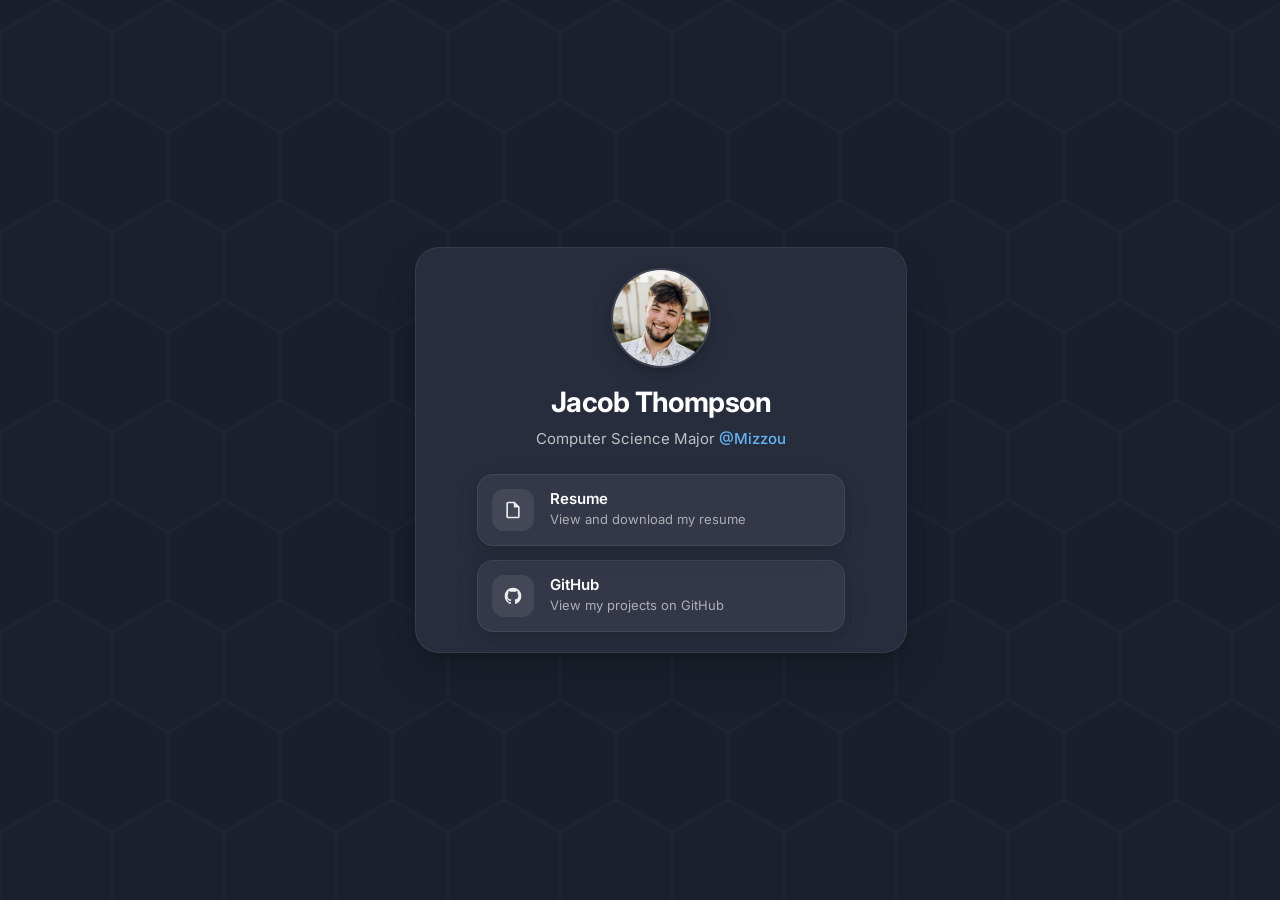
==== index.html @ 2f9003a0 "changes" ====
<!DOCTYPE html>
<html lang="en">
<head>
    <!-- Google tag (gtag.js) -->
    <script async src="https://www.googletagmanager.com/gtag/js?id=G-1C7CCE40WL"></script>
    <script>
        window.dataLayer = window.dataLayer || [];
        function gtag() { dataLayer.push(arguments); }
        gtag('js', new Date());
        gtag('config', 'G-1C7CCE40WL');
    </script>

    <meta charset="UTF-8">
    <meta name="viewport" content="width=device-width, initial-scale=1.0">
    <title>Jacob Thompson</title>
    <meta name="description" content="Jacob Thompson - Resume, Contact, and Portfolio">

    <!-- Open Graph Meta Tags -->
    <meta property="og:site_name" content="Jacob Thompson">
    <meta property="og:title" content="Jacob Thompson">
    <meta property="og:type" content="website">
    <meta property="og:description" content="Jacob Thompson - Resume, Contact, and Portfolio">
    <meta property="og:image" content="./assets/images/card.png?v=d61a66cb">
    <meta property="og:image:type" content="image/jpeg">
    <meta property="og:image:width" content="1280">
    <meta property="og:image:height" content="800">
    <meta property="og:url" content="https://jpt.bio">
    <meta property="twitter:card" content="summary_large_image">
    <link rel="canonical" href="https://jpt.bio/">

    <!-- Favicons -->
    <link rel="apple-touch-icon" sizes="180x180" href="/assets/favicon/apple-touch-icon.png">
    <link rel="icon" type="image/png" sizes="32x32" href="/jlogo.png">
    <link rel="icon" type="image/png" sizes="16x16" href="/assets/favicon/favicon-16x16.png">
    <link rel="manifest" href="/site.webmanifest">
    
    <!-- Fonts -->
    <link href="https://fonts.googleapis.com/css2?family=Inter:wght@400;500;600;700&display=swap" rel="stylesheet">
    
    <!-- Stylesheets -->
    <link rel="stylesheet" href="assets/css/reset.css">
    <link rel="stylesheet" href="assets/css/main.css">
</head>
<body class="is-loading">
    <main>
        <div class="container">
            <img src="assets/images/card.png" alt="Jacob Thompson" class="profile-pic">
            <h1>Jacob Thompson</h1>
            <div class="org-links">
                <p>
                    Computer Science Major <a href="https://missouri.edu" class="org-link">@Mizzou</a>
                </p>
            </div>

            <div class="links">
                <a href="resume.pdf" class="link-card">
                    <div class="link-icon">
                        <svg viewBox="0 0 24 24">
                            <path d="M14,2H6A2,2 0 0,0 4,4V20A2,2 0 0,0 6,22H18A2,2 0 0,0 20,20V8L14,2M18,20H6V4H13V9H18V20Z"/>
                        </svg>
                    </div>
                    <div class="link-content">
                        <h2 class="link-title">Resume</h2>
                        <p class="link-description">View and download my resume</p>
                    </div>
                </a>

                <a href="https://github.com/jkpth" class="link-card">
                    <div class="link-icon">
                        <svg viewBox="0 0 24 24">
                            <path d="M12,2A10,10 0 0,0 2,12C2,16.42 4.87,20.17 8.84,21.5C9.34,21.58 9.5,21.27 9.5,21C9.5,20.77 9.5,20.14 9.5,19.31C6.73,19.91 6.14,17.97 6.14,17.97C5.68,16.81 5.03,16.5 5.03,16.5C4.12,15.88 5.1,15.9 5.1,15.9C6.1,15.97 6.63,16.93 6.63,16.93C7.5,18.45 8.97,18 9.54,17.76C9.63,17.11 9.89,16.67 10.17,16.42C7.95,16.17 5.62,15.31 5.62,11.5C5.62,10.39 6,9.5 6.65,8.79C6.55,8.54 6.2,7.5 6.75,6.15C6.75,6.15 7.59,5.88 9.5,7.17C10.29,6.95 11.15,6.84 12,6.84C12.85,6.84 13.71,6.95 14.5,7.17C16.41,5.88 17.25,6.15 17.25,6.15C17.8,7.5 17.45,8.54 17.35,8.79C18,9.5 18.38,10.39 18.38,11.5C18.38,15.32 16.04,16.16 13.81,16.41C14.17,16.72 14.5,17.33 14.5,18.26C14.5,19.6 14.5,20.68 14.5,21C14.5,21.27 14.66,21.59 15.17,21.5C19.14,20.16 22,16.42 22,12A10,10 0 0,0 12,2Z"/>
                        </svg>
                    </div>
                    <div class="link-content">
                        <h2 class="link-title">GitHub</h2>
                        <p class="link-description">View my projects on GitHub</p>
                    </div>
                </a>
            </div>
        </div>
    </main>

    <script src="assets/js/main.js"></script>
</body>
</html>
---- assets/css/main.css ----
/* Base Styles */
html, body {
    width: 100%;
    height: 100vh;
    margin: 0;
    padding: 0;
    box-sizing: border-box;
    background-color: #1a1f2c;
    color: #fff;
    overflow-x: hidden;
    font-family: 'Inter', -apple-system, BlinkMacSystemFont, system-ui, sans-serif;
}

/* Grid Styling */
use {
    transition: 0.4s;
    cursor: pointer;
    fill: transparent;
}

.pod-wrap use:hover {
    fill: #242837;
}

body {
    min-height: 100vh;
    display: flex;
    align-items: center;
    justify-content: center;
    padding: 2rem;
    background-color: #1a1f2c;
    background-image: url("data:image/svg+xml,%3Csvg xmlns='http://www.w3.org/2000/svg' width='56' height='100' viewBox='0 0 56 100'%3E%3Cpath d='M28 66L0 50L0 16L28 0L56 16L56 50L28 66L28 100' fill='none' stroke='%23242837' stroke-opacity='0.4' stroke-width='2'/%3E%3Cpath d='M28 0L56 16L56 50L28 66L0 50L0 16L28 0Z' fill='%23242837' fill-opacity='0.08'/%3E%3C/svg%3E");
    background-size: 112px 200px;
    background-repeat: repeat;
}

/* Hexagon Background */
.hex-background {
    position: fixed;
    top: 0;
    left: 0;
    width: 100%;
    height: 100%;
    z-index: -1;
    background-color: #1a1f2c;
    background-size: 84px 96px;
    background-repeat: repeat;
}

/* Individual Hexagon Highlight Effect */
body::after {
    content: "";
    position: fixed;
    width: 100%;
    height: 100%;
    top: 0;
    left: 0;
    right: 0;
    bottom: 0;
    background-image: url("data:image/svg+xml,%3Csvg xmlns='http://www.w3.org/2000/svg' width='84' height='96' viewBox='0 0 84 96'%3E%3Cg fill='none' fill-rule='evenodd'%3E%3Cg fill='%233a4b77' fill-opacity='0'%3E%3Cpath d='M42 36L22 48L22 72L42 84L62 72L62 48L42 36ZM42 12L22 24L22 48L42 60L62 48L62 24L42 12ZM0 12L20 24L20 48L0 60L0 12ZM0 60L20 72L20 96L0 96L0 60ZM42 60L62 72L62 96L42 96L42 60ZM84 12L84 60L64 48L64 24L84 12ZM84 60L84 96L64 96L64 72L84 60Z' stroke='%233a4b77' stroke-opacity='0.2' stroke-width='1'%3E%3C/path%3E%3C/g%3E%3C/g%3E%3C/svg%3E");
    background-size: 84px 96px;
    background-repeat: repeat;
    pointer-events: none;
    z-index: -1;
    opacity: 0;
    transition: opacity 0.3s;
}

body:hover::after {
    opacity: 1;
}

/* Main Layout */
main {
    width: 100%;
    max-width: 450px;
    display: flex;
    flex-direction: column;
    gap: 0.875rem;
    padding: 0 1rem;
}

/* Profile Card */
.container {
    background: rgba(42, 47, 63, 0.95);
    border-radius: 24px;
    width: 100%;
    padding: 1.25rem;
    text-align: center;
    box-shadow: 
        0 4px 12px rgba(0, 0, 0, 0.1),
        0 20px 40px rgba(0, 0, 0, 0.2);
    backdrop-filter: blur(10px);
    border: 1px solid rgba(255, 255, 255, 0.07);
    opacity: 0;
    transform: translateY(20px);
}

/* Links Container */
.links {
    margin-top: 1.5rem;
    display: flex;
    flex-direction: column;
    gap: 0.875rem;
    width: 100%;
}

/* Links */
.link-card {
    background: rgba(255, 255, 255, 0.05);
    border-radius: 16px;
    padding: 0.875rem;
    display: flex;
    align-items: center;
    text-decoration: none;
    color: #fff;
    transition: all 0.3s cubic-bezier(0.2, 0.8, 0.2, 1);
    border: 1px solid rgba(255, 255, 255, 0.07);
    box-shadow: 
        0 2px 8px rgba(0, 0, 0, 0.1),
        0 8px 24px rgba(0, 0, 0, 0.1);
    width: 75%;
    margin: 0 auto;
    opacity: 0;
    transform: translateY(20px);
}

.link-card:hover {
    transform: translateY(-2px) scale(1.01);
    background: rgba(255, 255, 255, 0.08);
    border-color: rgba(255, 255, 255, 0.12);
    box-shadow: 
        0 4px 12px rgba(0, 0, 0, 0.15),
        0 12px 32px rgba(0, 0, 0, 0.15);
}

.link-icon {
    width: 42px;
    height: 42px;
    background: rgba(255, 255, 255, 0.08);
    border-radius: 12px;
    display: flex;
    align-items: center;
    justify-content: center;
    margin-right: 1rem;
    flex-shrink: 0;
    transition: background-color 0.2s ease;
}

.link-card:hover .link-icon {
    background: rgba(255, 255, 255, 0.12);
}

.link-icon svg {
    width: 20px;
    height: 20px;
    fill: #fff;
    opacity: 0.9;
}

.link-content {
    flex: 1;
    text-align: left;
}

.link-title {
    font-weight: 600;
    font-size: 0.9375rem;
    margin: 0;
    color: #fff;
}

.link-description {
    color: rgba(255, 255, 255, 0.6);
    font-size: 0.8125rem;
    margin: 0.25rem 0 0;
}

/* Organization Links */
.org-links {
    margin-top: 0.75rem;
}

.org-link {
    color: #64b5f6;
    text-decoration: none;
    font-weight: 500;
    transition: color 0.2s ease;
    padding: 0.125rem 0;
}

.org-link:hover {
    color: #90caf9;
}

.animate-in .container {
    opacity: 1;
    transform: translateY(0);
    transition: 
        opacity 0.6s ease-out,
        transform 0.6s cubic-bezier(0.2, 0.8, 0.2, 1);
    transition-delay: 0.1s;
}

.animate-in .link-card {
    opacity: 1;
    transform: translateY(0);
    transition: 
        opacity 0.6s ease-out,
        transform 0.6s cubic-bezier(0.2, 0.8, 0.2, 1);
}

.animate-in .link-card:nth-child(1) {
    transition-delay: 0.3s;
}

.animate-in .link-card:nth-child(2) {
    transition-delay: 0.5s;
}

/* Typography */
h1 {
    font-size: 1.75rem;
    font-weight: 700;
    margin: 0;
    color: #fff;
    letter-spacing: -0.02em;
}

h2 {
    font-size: 1rem;
    font-weight: 500;
    color: rgba(255, 255, 255, 0.7);
    margin: 0.5rem 0;
}

p {
    color: rgba(255, 255, 255, 0.7);
    font-size: 0.9375rem;
    line-height: 1.5;
    margin: 0.75rem 0;
}

/* Profile Pic */
.profile-pic {
    width: 96px;
    height: 96px;
    border-radius: 50%;
    margin: 0 auto 1.25rem;
    display: block;
    border: 2px solid rgba(255, 255, 255, 0.1);
    box-shadow: 
        0 2px 8px rgba(0, 0, 0, 0.2),
        0 8px 24px rgba(0, 0, 0, 0.1);
}

/* Cards and Containers */
.card {
    position: relative;
    width: 90%;
    max-width: 600px;
    margin: 2rem auto;
    padding: 2.5rem;
    background: rgba(25, 28, 41, 0.95);
    border-radius: 15px;
    display: flex;
    flex-direction: column;
    align-items: center;
    text-align: center;
    backdrop-filter: blur(10px);
    box-shadow: 0 8px 32px 0 rgba(0, 0, 0, 0.3);
}

.card::before {
    content: "";
    position: absolute;
    top: -2px;
    right: -2px;
    bottom: -2px;
    left: -2px;
    background: linear-gradient(45deg, 
        rgba(93, 220, 255, 0.5), 
        rgba(60, 103, 227, 0.5), 
        rgba(78, 0, 194, 0.5));
    border-radius: 17px;
    z-index: -1;
    filter: blur(3px);
}

/* Buttons */
.buttons {
    display: flex;
    justify-content: center;
    margin-top: 2rem;
    gap: 1rem;
}

.button {
    display: inline-block;
    padding: 0.8em 2em;
    background: linear-gradient(45deg, #5ddcff, #3c67e3);
    border-radius: 8px;
    color: white !important;
    font-family: 'Roboto Mono', monospace;
    text-decoration: none;
    font-weight: 600;
    letter-spacing: 0.5px;
    transition: all 0.3s ease;
    position: relative;
    overflow: hidden;
}

.button:hover {
    transform: translateY(-2px);
    box-shadow: 0 7px 20px rgba(93, 220, 255, 0.3);
}

.button::before {
    content: '';
    position: absolute;
    top: 0;
    left: -100%;
    width: 100%;
    height: 100%;
    background: linear-gradient(
        90deg,
        transparent,
        rgba(255, 255, 255, 0.2),
        transparent
    );
    transition: 0.5s;
}

.button:hover::before {
    left: 100%;
}

/* Social Icons */
.social-icons {
    margin-top: 1.5rem;
}

.social-icons a {
    color: #5ddcff;
    transition: all 0.3s ease;
    padding: 0.5rem;
}

.social-icons a:hover {
    color: #3c67e3;
    transform: translateY(-2px);
}

.social-icons svg {
    width: 28px;
    height: 28px;
    fill: currentColor;
    filter: drop-shadow(0 0 5px rgba(93, 220, 255, 0.3));
}

/* Tabs */
.tab {
    display: flex;
    justify-content: center;
    margin-top: 2rem;
}

.tab button {
    background-color: inherit;
    border: none;
    outline: none;
    cursor: pointer;
    padding: 5px 30px;
    transition: 0.3s;
    font-size: 17px;
    font-family: 'Roboto Mono', monospace;
    color: #2C74B3;
}

.tab button:hover {
    background-color: #063864;
}

.tab button.active {
    background-color: #2C74B3;
    color: aliceblue;
}

.tabcontent {
    display: none;
}

/* Additional Styles */
#top {
    font-family: 'Roboto Mono', monospace;
    text-align: center;
    cursor: default;
}

#top2 {
    cursor: pointer;
    text-align: center;
}

.embed-container {
    padding-left: 50px;
}

/* Forms */
form {
    display: flex;
    flex-direction: column;
    align-items: center;
}

input::placeholder {
    font-family: 'Roboto Mono', monospace;
}

label, input, textarea {
    margin-bottom: 10px;
}

textarea {
    height: 100px;
    width: 350px;
}

input, textarea {
    background-color: #96c1e6;
    border: 1px solid #5090c9;
    color: #2366a1;
}

/* Layout */
#wrapper {
    -webkit-overflow-scrolling: touch;
    display: flex;
    flex-direction: column;
    line-height: 1.0;
    min-height: 100vh;
    overflow: hidden;
    position: relative;
    z-index: 2;
    padding: 0rem 0rem 0rem 0rem;
}

#main {
    --alignment: center;
    --flex-alignment: center;
    --indent-left: 1;
    --indent-right: 1;
    align-items: center;
    display: flex;
    flex-grow: 0;
    flex-shrink: 0;
    justify-content: center;
    max-width: 100%;
    position: relative;
    text-align: var(--alignment);
    z-index: 1;
}

#main > .inner {
    --padding-horizontal: 3rem;
    --padding-vertical: 3rem;
    --spacing: 1.5rem;
    --width: 34rem;
    position: relative;
    max-width: 100%;
    padding: var(--padding-vertical) var(--padding-horizontal);
    width: var(--width);
    background-color: transparent;
    border-radius: 0rem;
    max-width: 100%;
    text-align: var(--alignment);
}

/* Icons */
.icons.style1 {
    display: flex;
    flex-wrap: wrap;
    justify-content: var(--flex-alignment);
    letter-spacing: 0;
    padding: 0;
}

.icons.style1 li {
    position: relative;
    z-index: 1;
}

.icons.style1 li:last-child {
    margin-right: 0;
}

.icons.style1 a {
    align-items: center;
    display: flex;
    justify-content: center;
    background-color: #000000;
    background-image: linear-gradient(45deg, 
        rgba(204, 0, 255, 0.431) 0%, rgba(204, 0, 255, 0.431) 100%);
    border-radius: 100%;
    width: 2em;
    height: 2em;
}

/* Responsive */
@media (max-width: 768px) {
    body {
        padding: 2rem 1rem;
    }

    h1 {
        font-size: 2em;
    }

    p {
        font-size: 1em;
    }

    .container {
        padding: 2rem;
        margin: 1.5rem auto;
    }

    .button {
        padding: 0.7em 1.5em;
    }
}

@media (max-width: 480px) {
    h1 {
        font-size: 1.75em;
    }

    .container {
        padding: 1.5rem;
        margin: 1rem auto;
    }
}
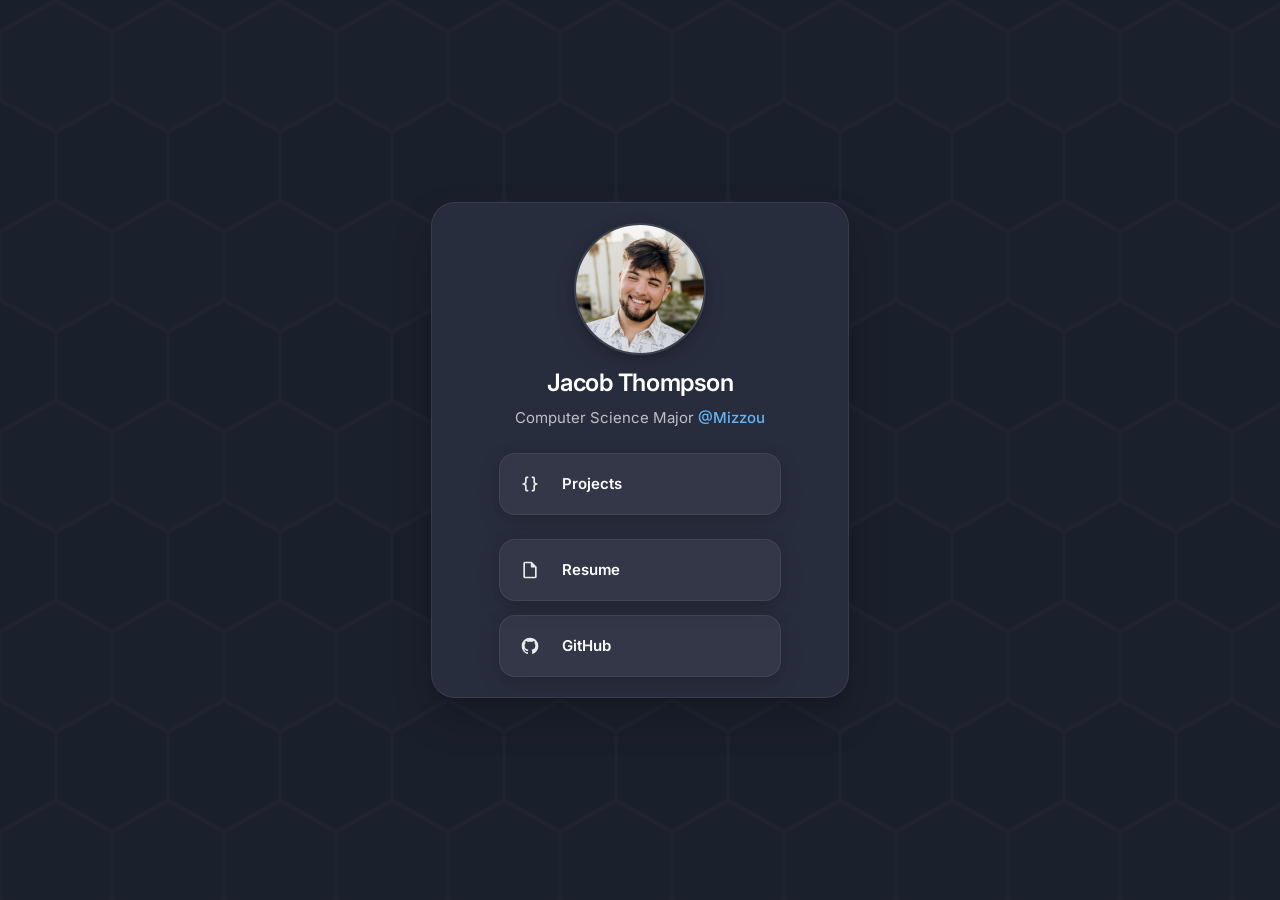
==== commit 134f21cf: "added projects" ====
--- a/index.html
+++ b/index.html
@@ -44,12 +44,42 @@
 <body class="is-loading">
     <main>
         <div class="container">
-            <img src="assets/images/card.png" alt="Jacob Thompson" class="profile-pic">
-            <h1>Jacob Thompson</h1>
-            <div class="org-links">
-                <p>
-                    Computer Science Major <a href="https://missouri.edu" class="org-link">@Mizzou</a>
-                </p>
+            <div class="header-content">
+                <img src="assets/images/card.png" alt="Jacob Thompson" class="profile-pic">
+                <h1>Jacob Thompson</h1>
+                <div class="org-links">
+                    <p>
+                        Computer Science Major <a href="https://missouri.edu" class="org-link">@Mizzou</a>
+                    </p>
+                </div>
+            </div>
+
+            <div class="links">
+                <div class="link-card projects-card" id="projectsCard">
+                    <div class="link-icon">
+                        <svg viewBox="0 0 24 24">
+                            <path d="M8,3A2,2 0 0,0 6,5V9A2,2 0 0,1 4,11H3V13H4A2,2 0 0,1 6,15V19A2,2 0 0,0 8,21H10V19H8V14A2,2 0 0,0 6,12A2,2 0 0,0 8,10V5H10V3M16,3A2,2 0 0,1 18,5V9A2,2 0 0,0 20,11H21V13H20A2,2 0 0,0 18,15V19A2,2 0 0,1 16,21H14V19H16V14A2,2 0 0,1 18,12A2,2 0 0,1 16,10V5H14V3H16Z"/>
+                        </svg>
+                    </div>
+                    <div class="link-content">
+                        <h2 class="link-title">Projects</h2>
+                    </div>
+                </div>
+            </div>
+
+            <div class="projects-content">
+                <div class="back-button">
+                    <svg viewBox="0 0 24 24">
+                        <path d="M20,11V13H8L13.5,18.5L12.08,19.92L4.16,12L12.08,4.08L13.5,5.5L8,11H20Z"/>
+                    </svg>
+                </div>
+                <div class="project-grid">
+                    <div class="project-item">
+                        <h3>Swoop</h3>
+                        <p>Delivery made simple.</p>
+                    </div>
+                    
+                </div>
             </div>
 
             <div class="links">
@@ -61,7 +91,6 @@
                     </div>
                     <div class="link-content">
                         <h2 class="link-title">Resume</h2>
-                        <p class="link-description">View and download my resume</p>
                     </div>
                 </a>
 
@@ -73,7 +102,6 @@
                     </div>
                     <div class="link-content">
                         <h2 class="link-title">GitHub</h2>
-                        <p class="link-description">View my projects on GitHub</p>
                     </div>
                 </a>
             </div>
--- a/assets/css/main.css
+++ b/assets/css/main.css
@@ -78,6 +78,7 @@
     flex-direction: column;
     gap: 0.875rem;
     padding: 0 1rem;
+    box-sizing: border-box;
 }
 
 /* Profile Card */
@@ -85,8 +86,10 @@
     background: rgba(42, 47, 63, 0.95);
     border-radius: 24px;
     width: 100%;
+    max-width: 100%;
     padding: 1.25rem;
     text-align: center;
+    box-sizing: border-box;
     box-shadow: 
         0 4px 12px rgba(0, 0, 0, 0.1),
         0 20px 40px rgba(0, 0, 0, 0.2);
@@ -103,13 +106,14 @@
     flex-direction: column;
     gap: 0.875rem;
     width: 100%;
+    box-sizing: border-box;
 }
 
 /* Links */
 .link-card {
     background: rgba(255, 255, 255, 0.05);
     border-radius: 16px;
-    padding: 0.875rem;
+    padding: 0.75rem;
     display: flex;
     align-items: center;
     text-decoration: none;
@@ -119,10 +123,13 @@
     box-shadow: 
         0 2px 8px rgba(0, 0, 0, 0.1),
         0 8px 24px rgba(0, 0, 0, 0.1);
-    width: 75%;
+    width: 100%;
+    max-width: 75%;
     margin: 0 auto;
     opacity: 0;
     transform: translateY(20px);
+    box-sizing: border-box;
+    cursor: pointer;
 }
 
 .link-card:hover {
@@ -135,20 +142,13 @@
 }
 
 .link-icon {
-    width: 42px;
-    height: 42px;
-    background: rgba(255, 255, 255, 0.08);
-    border-radius: 12px;
+    width: 36px;
+    height: 36px;
     display: flex;
     align-items: center;
     justify-content: center;
-    margin-right: 1rem;
+    margin-right: 0.875rem;
     flex-shrink: 0;
-    transition: background-color 0.2s ease;
-}
-
-.link-card:hover .link-icon {
-    background: rgba(255, 255, 255, 0.12);
 }
 
 .link-icon svg {
@@ -168,12 +168,35 @@
     font-size: 0.9375rem;
     margin: 0;
     color: #fff;
+    line-height: 1.2;
 }
 
 .link-description {
     color: rgba(255, 255, 255, 0.6);
     font-size: 0.8125rem;
     margin: 0.25rem 0 0;
+}
+
+/* Action Icons */
+.link-actions {
+    display: flex;
+    margin-left: auto;
+    padding-left: 0.875rem;
+}
+
+.action-icon {
+    display: flex;
+    align-items: center;
+    justify-content: center;
+    cursor: pointer;
+    text-decoration: none;
+    color: #fff;
+}
+
+.action-icon svg {
+    width: 20px;
+    height: 20px;
+    fill: rgba(255, 255, 255, 0.7);
 }
 
 /* Organization Links */
@@ -528,6 +551,20 @@
     .button {
         padding: 0.7em 1.5em;
     }
+
+    .link-card {
+        padding: 0.625rem;
+        max-width: 90%;
+    }
+
+    .link-actions {
+        padding-left: 0.625rem;
+    }
+
+    .action-icon svg {
+        width: 18px;
+        height: 18px;
+    }
 }
 
 @media (max-width: 480px) {
@@ -540,3 +577,179 @@
         margin: 1rem auto;
     }
 }
+
+@media screen and (max-width: 480px) {
+    body {
+        padding: 1rem;
+    }
+    
+    main {
+        padding: 0;
+    }
+    
+    .link-card {
+        max-width: 100%;
+    }
+    
+    .container {
+        padding: 1rem;
+    }
+}
+
+/* Projects Section */
+.projects-content {
+    display: none;
+    width: 90%;
+    max-width: clamp(300px, 75%, 1200px);
+    margin: 0 auto;
+    opacity: 0;
+}
+
+.back-button {
+    display: flex;
+    align-items: center;
+    cursor: pointer;
+    padding: 0.5rem;
+    width: fit-content;
+    border-radius: 12px;
+    margin-bottom: 1rem;
+    transition: background-color 0.3s ease;
+}
+
+.back-button:hover {
+    background: rgba(255, 255, 255, 0.08);
+}
+
+.back-button svg {
+    width: 24px;
+    height: 24px;
+    fill: #fff;
+}
+
+.project-grid {
+    display: grid;
+    grid-template-columns: repeat(auto-fit, minmax(250px, 1fr));
+    gap: 1.5rem;
+    width: 100%;
+}
+
+.project-item {
+    background: rgba(255, 255, 255, 0.05);
+    border-radius: 16px;
+    padding: 1.25rem;
+    border: 1px solid rgba(255, 255, 255, 0.07);
+    transition: all 0.3s ease;
+}
+
+.project-item:hover {
+    transform: translateY(-2px);
+    background: rgba(255, 255, 255, 0.08);
+    border-color: rgba(255, 255, 255, 0.12);
+}
+
+.project-item h3 {
+    font-size: 1.125rem;
+    margin: 0 0 0.75rem 0;
+    color: #fff;
+}
+
+.project-item p {
+    font-size: 0.9375rem;
+    color: rgba(255, 255, 255, 0.7);
+    margin: 0;
+    line-height: 1.5;
+}
+
+/* Container States */
+.container.show-projects .projects-content {
+    display: block;
+    animation: fadeIn 0.3s ease forwards;
+}
+
+.container.show-projects .links {
+    animation: fadeOut 0.3s ease forwards;
+    pointer-events: none;
+}
+
+@keyframes fadeIn {
+    from {
+        opacity: 0;
+        transform: translateY(10px);
+    }
+    to {
+        opacity: 1;
+        transform: translateY(0);
+    }
+}
+
+@keyframes fadeOut {
+    from {
+        opacity: 1;
+        transform: translateY(0);
+    }
+    to {
+        opacity: 0;
+        transform: translateY(-10px);
+        display: none;
+    }
+}
+
+/* Mobile Responsive Adjustments */
+@media (max-width: 768px) {
+    .projects-content {
+        width: 90%;
+        padding: 0 1rem;
+    }
+
+    .project-grid {
+        grid-template-columns: 1fr;
+        gap: 1rem;
+    }
+
+    .back-button {
+        padding: 0.5rem;
+        margin-bottom: 0.75rem;
+    }
+
+    .project-item {
+        padding: 1rem;
+    }
+}
+
+/* Header Content */
+.header-content {
+    text-align: center;
+    margin-bottom: 1.5rem;
+}
+
+.header-content img.profile-pic {
+    width: 128px;
+    height: 128px;
+    border-radius: 50%;
+    margin-bottom: 1rem;
+}
+
+.header-content h1 {
+    font-size: 1.5rem;
+    font-weight: 600;
+    margin: 0.5rem 0;
+}
+
+.header-content .org-links {
+    margin-top: 0.5rem;
+}
+
+/* Expanded State Adjustments */
+.container.projects-expanded .header-content {
+    margin-bottom: 1rem;
+}
+
+.container.projects-expanded .header-content,
+.container.projects-expanded .header-content * {
+    transform: none;
+    opacity: 1;
+    height: auto;
+    margin: inherit;
+    padding: inherit;
+    pointer-events: auto;
+}
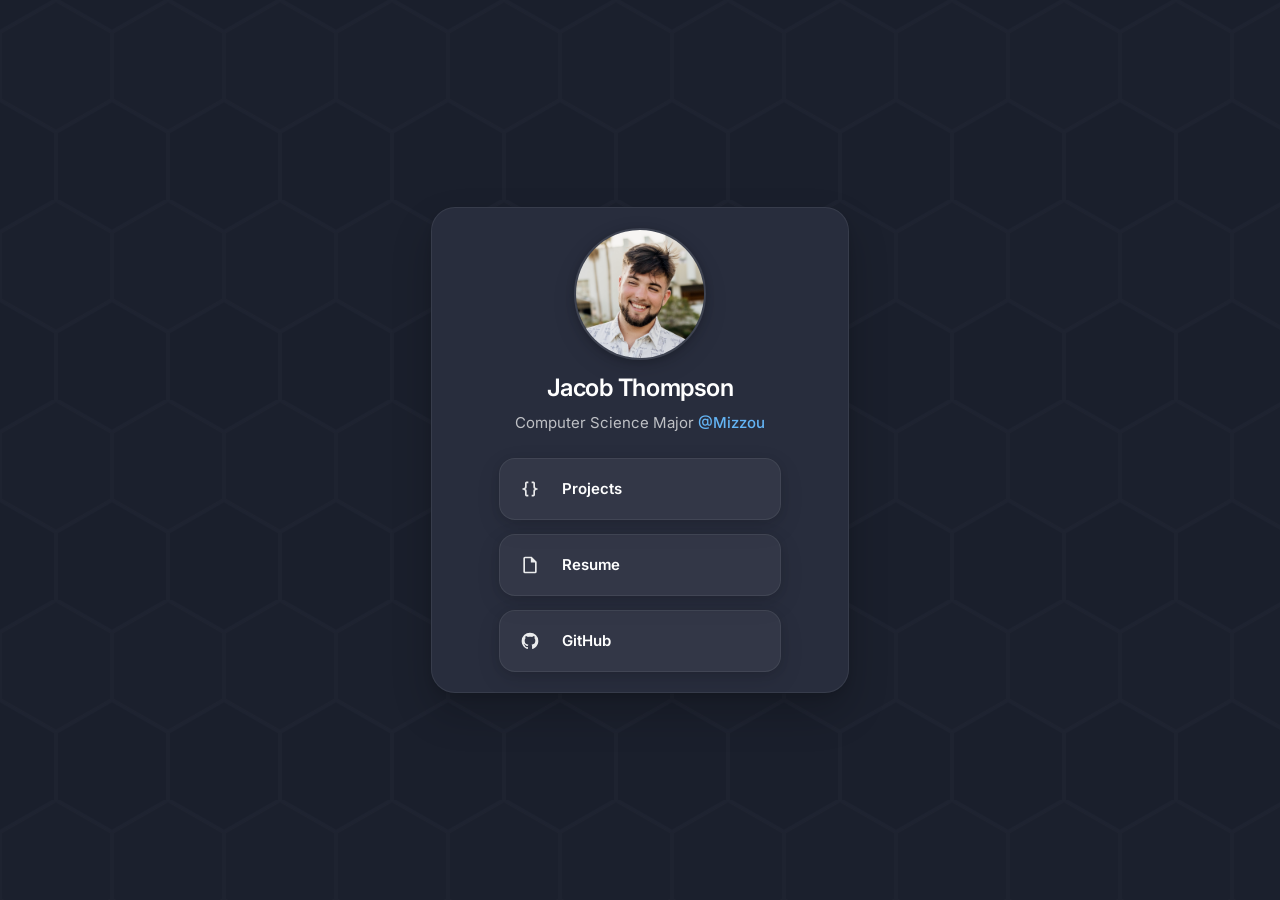
==== commit 936399e4: "fixed spacing with links" ====
--- a/index.html
+++ b/index.html
@@ -82,7 +82,7 @@
                 </div>
             </div>
 
-            <div class="links">
+            <div class="links" style="margin-top: 0.875rem;">
                 <a href="resume.pdf" class="link-card">
                     <div class="link-icon">
                         <svg viewBox="0 0 24 24">
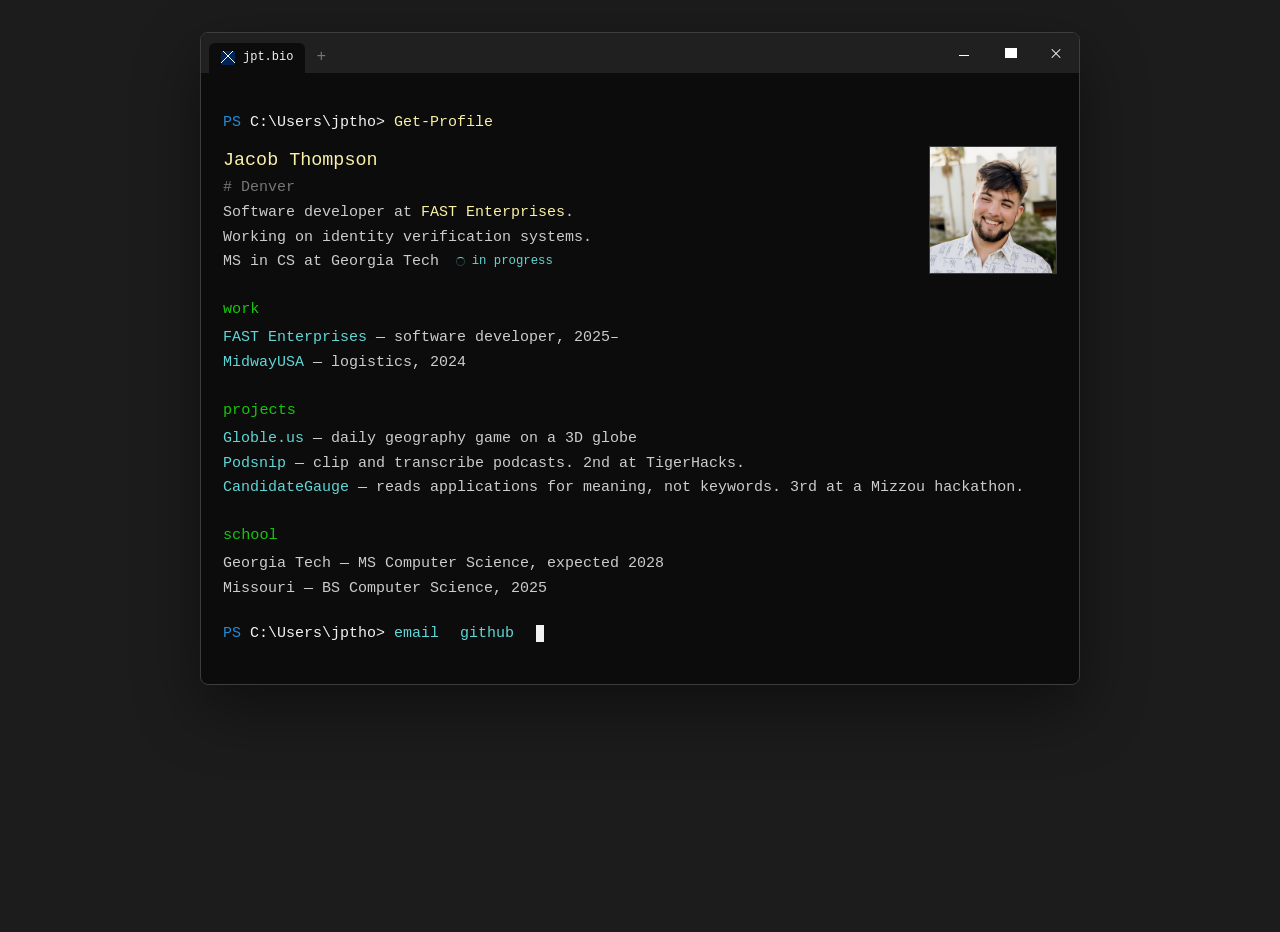
==== commit ff3888ca: "page updates" ====
--- a/index.html
+++ b/index.html
@@ -1,7 +1,6 @@
-<!DOCTYPE html>
+<!doctype html>
 <html lang="en">
 <head>
-    <!-- Google tag (gtag.js) -->
     <script async src="https://www.googletagmanager.com/gtag/js?id=G-1C7CCE40WL"></script>
     <script>
         window.dataLayer = window.dataLayer || [];
@@ -10,104 +9,71 @@
         gtag('config', 'G-1C7CCE40WL');
     </script>
 
-    <meta charset="UTF-8">
-    <meta name="viewport" content="width=device-width, initial-scale=1.0">
-    <title>Jacob Thompson</title>
-    <meta name="description" content="Jacob Thompson - Resume, Contact, and Portfolio">
-
-    <!-- Open Graph Meta Tags -->
+    <meta charset="utf-8">
+    <meta name="viewport" content="width=device-width, initial-scale=1">
+    <meta name="theme-color" content="#0c0c0c">
+    <meta name="description" content="Jacob Thompson, software developer at FAST Enterprises.">
     <meta property="og:site_name" content="Jacob Thompson">
     <meta property="og:title" content="Jacob Thompson">
     <meta property="og:type" content="website">
-    <meta property="og:description" content="Jacob Thompson - Resume, Contact, and Portfolio">
-    <meta property="og:image" content="./assets/images/card.png?v=d61a66cb">
-    <meta property="og:image:type" content="image/jpeg">
-    <meta property="og:image:width" content="1280">
-    <meta property="og:image:height" content="800">
+    <meta property="og:description" content="Software developer at FAST Enterprises.">
+    <meta property="og:image" content="https://jpt.bio/assets/images/card.png">
     <meta property="og:url" content="https://jpt.bio">
-    <meta property="twitter:card" content="summary_large_image">
+    <meta name="twitter:card" content="summary_large_image">
     <link rel="canonical" href="https://jpt.bio/">
-
-    <!-- Favicons -->
-    <link rel="apple-touch-icon" sizes="180x180" href="/assets/favicon/apple-touch-icon.png">
-    <link rel="icon" type="image/png" sizes="32x32" href="/jlogo.png">
-    <link rel="icon" type="image/png" sizes="16x16" href="/assets/favicon/favicon-16x16.png">
-    <link rel="manifest" href="/site.webmanifest">
-    
-    <!-- Fonts -->
-    <link href="https://fonts.googleapis.com/css2?family=Inter:wght@400;500;600;700&display=swap" rel="stylesheet">
-    
-    <!-- Stylesheets -->
     <link rel="stylesheet" href="assets/css/reset.css">
     <link rel="stylesheet" href="assets/css/main.css">
+    <title>Jacob Thompson</title>
 </head>
-<body class="is-loading">
-    <main>
-        <div class="container">
-            <div class="header-content">
-                <img src="assets/images/card.png" alt="Jacob Thompson" class="profile-pic">
-                <h1>Jacob Thompson</h1>
-                <div class="org-links">
-                    <p>
-                        Computer Science Major <a href="https://missouri.edu" class="org-link">@Mizzou</a>
-                    </p>
-                </div>
+<body>
+    <a class="skip-link" href="#content">Skip to content</a>
+
+    <div class="ps-window">
+        <div class="titlebar">
+            <div class="tabs">
+                <span class="tab is-open">
+                    <span class="ps-icon" aria-hidden="true"></span>
+                    jpt.bio
+                </span>
+                <span class="new-tab" aria-hidden="true">+</span>
             </div>
-
-            <div class="links">
-                <div class="link-card projects-card" id="projectsCard">
-                    <div class="link-icon">
-                        <svg viewBox="0 0 24 24">
-                            <path d="M8,3A2,2 0 0,0 6,5V9A2,2 0 0,1 4,11H3V13H4A2,2 0 0,1 6,15V19A2,2 0 0,0 8,21H10V19H8V14A2,2 0 0,0 6,12A2,2 0 0,0 8,10V5H10V3M16,3A2,2 0 0,1 18,5V9A2,2 0 0,0 20,11H21V13H20A2,2 0 0,0 18,15V19A2,2 0 0,1 16,21H14V19H16V14A2,2 0 0,1 18,12A2,2 0 0,1 16,10V5H14V3H16Z"/>
-                        </svg>
-                    </div>
-                    <div class="link-content">
-                        <h2 class="link-title">Projects</h2>
-                    </div>
-                </div>
-            </div>
-
-            <div class="projects-content">
-                <div class="back-button">
-                    <svg viewBox="0 0 24 24">
-                        <path d="M20,11V13H8L13.5,18.5L12.08,19.92L4.16,12L12.08,4.08L13.5,5.5L8,11H20Z"/>
-                    </svg>
-                </div>
-                <div class="project-grid">
-                    <div class="project-item">
-                        <h3>Swoop</h3>
-                        <p>Delivery made simple.</p>
-                    </div>
-                    
-                </div>
-            </div>
-
-            <div class="links" style="margin-top: 0.875rem;">
-                <a href="resume.pdf" class="link-card">
-                    <div class="link-icon">
-                        <svg viewBox="0 0 24 24">
-                            <path d="M14,2H6A2,2 0 0,0 4,4V20A2,2 0 0,0 6,22H18A2,2 0 0,0 20,20V8L14,2M18,20H6V4H13V9H18V20Z"/>
-                        </svg>
-                    </div>
-                    <div class="link-content">
-                        <h2 class="link-title">Resume</h2>
-                    </div>
-                </a>
-
-                <a href="https://github.com/jkpth" class="link-card">
-                    <div class="link-icon">
-                        <svg viewBox="0 0 24 24">
-                            <path d="M12,2A10,10 0 0,0 2,12C2,16.42 4.87,20.17 8.84,21.5C9.34,21.58 9.5,21.27 9.5,21C9.5,20.77 9.5,20.14 9.5,19.31C6.73,19.91 6.14,17.97 6.14,17.97C5.68,16.81 5.03,16.5 5.03,16.5C4.12,15.88 5.1,15.9 5.1,15.9C6.1,15.97 6.63,16.93 6.63,16.93C7.5,18.45 8.97,18 9.54,17.76C9.63,17.11 9.89,16.67 10.17,16.42C7.95,16.17 5.62,15.31 5.62,11.5C5.62,10.39 6,9.5 6.65,8.79C6.55,8.54 6.2,7.5 6.75,6.15C6.75,6.15 7.59,5.88 9.5,7.17C10.29,6.95 11.15,6.84 12,6.84C12.85,6.84 13.71,6.95 14.5,7.17C16.41,5.88 17.25,6.15 17.25,6.15C17.8,7.5 17.45,8.54 17.35,8.79C18,9.5 18.38,10.39 18.38,11.5C18.38,15.32 16.04,16.16 13.81,16.41C14.17,16.72 14.5,17.33 14.5,18.26C14.5,19.6 14.5,20.68 14.5,21C14.5,21.27 14.66,21.59 15.17,21.5C19.14,20.16 22,16.42 22,12A10,10 0 0,0 12,2Z"/>
-                        </svg>
-                    </div>
-                    <div class="link-content">
-                        <h2 class="link-title">GitHub</h2>
-                    </div>
-                </a>
+            <div class="win-controls" aria-hidden="true">
+                <span class="min"></span>
+                <span class="max"></span>
+                <span class="close"></span>
             </div>
         </div>
-    </main>
 
-    <script src="assets/js/main.js"></script>
+        <main id="content" class="console">
+            <p class="prompt"><span class="ps">PS</span> C:\Users\jptho&gt; <span class="cmd">Get-Profile</span></p>
+
+            <article class="output">
+                <figure class="portrait">
+                    <img src="assets/images/card.png" alt="Jacob Thompson smiling outdoors">
+                </figure>
+
+                <h1>Jacob Thompson</h1>
+                <p class="comment"># Denver</p>
+                <p>Software developer at <span class="str">FAST Enterprises</span>.</p>
+                <p>Working on identity verification systems.</p>
+                <p>MS in CS at Georgia Tech <span class="progress" role="status"><span class="spinner" aria-hidden="true"></span>in progress</span></p>
+
+                <h2 id="work"><span class="kw">work</span></h2>
+                <p><span class="fn">FAST Enterprises</span> — software developer, 2025–</p>
+                <p><span class="fn">MidwayUSA</span> — logistics, 2024</p>
+
+                <h2 id="projects"><span class="kw">projects</span></h2>
+                <p><a href="https://globle.us" target="_blank" rel="noopener noreferrer"><span class="fn">Globle.us</span></a> — daily geography game on a 3D globe</p>
+                <p><a href="https://devpost.com/software/podsnip" target="_blank" rel="noopener noreferrer"><span class="fn">Podsnip</span></a> — clip and transcribe podcasts. 2nd at TigerHacks.</p>
+                <p><span class="fn">CandidateGauge</span> — reads applications for meaning, not keywords. 3rd at a Mizzou hackathon.</p>
+
+                <h2 id="school"><span class="kw">school</span></h2>
+                <p>Georgia Tech — MS Computer Science, expected 2028</p>
+                <p>Missouri — BS Computer Science, 2025</p>
+            </article>
+
+            <p class="prompt"><span class="ps">PS</span> C:\Users\jptho&gt; <a href="mailto:jptho@proton.me">email</a> <a href="https://github.com/jkpth" target="_blank" rel="noopener noreferrer">github</a> <span class="caret" aria-hidden="true"></span></p>
+        </main>
+    </div>
 </body>
 </html>
--- a/assets/css/main.css
+++ b/assets/css/main.css
@@ -1,755 +1,347 @@
-/* Base Styles */
-html, body {
-    width: 100%;
-    height: 100vh;
-    margin: 0;
-    padding: 0;
+:root {
+    --desktop: #1c1c1c;
+    --window: #0c0c0c;
+    --bar: #202020;
+    --tab: #2b2b2b;
+    --line: #3d3d3d;
+    --text: #cccccc;
+    --bright: #f2f2f2;
+    --dim: #767676;
+    --yellow: #f9f1a5;
+    --cyan: #61d6d6;
+    --green: #16c60c;
+    --comment: #767676;
+    --accent: #258ad6;
+    --close: #e81123;
+    --mono: "Cascadia Mono", "Cascadia Code", Consolas, "Courier New", monospace;
+}
+
+* {
     box-sizing: border-box;
-    background-color: #1a1f2c;
+}
+
+html {
+    scroll-behavior: smooth;
+}
+
+body {
+    min-width: 320px;
+    min-height: 100vh;
+    color: var(--text);
+    background: var(--desktop);
+    font-family: var(--mono);
+    font-size: 15px;
+    line-height: 1.65;
+}
+
+::selection {
+    color: var(--window);
+    background: var(--cyan);
+}
+
+a {
+    color: inherit;
+    text-decoration: none;
+}
+
+:focus-visible {
+    outline: 1px solid var(--accent);
+    outline-offset: 3px;
+}
+
+.skip-link {
+    position: fixed;
+    top: 10px;
+    left: 10px;
+    z-index: 20;
+    padding: 8px 12px;
     color: #fff;
-    overflow-x: hidden;
-    font-family: 'Inter', -apple-system, BlinkMacSystemFont, system-ui, sans-serif;
-}
-
-/* Grid Styling */
-use {
-    transition: 0.4s;
-    cursor: pointer;
-    fill: transparent;
-}
-
-.pod-wrap use:hover {
-    fill: #242837;
-}
-
-body {
-    min-height: 100vh;
+    background: var(--accent);
+    transform: translateY(-160%);
+}
+
+.skip-link:focus {
+    transform: none;
+}
+
+.ps-window {
+    width: min(880px, calc(100% - 28px));
+    margin: 32px auto 48px;
+    overflow: hidden;
+    border: 1px solid var(--line);
+    border-radius: 8px;
+    background: var(--window);
+    box-shadow: 0 24px 64px rgba(0, 0, 0, 0.45);
+}
+
+.titlebar {
     display: flex;
+    align-items: stretch;
+    min-height: 40px;
+    background: var(--bar);
+}
+
+.tabs {
+    display: flex;
+    flex: 1;
+    align-items: flex-end;
+    gap: 2px;
+    padding: 6px 8px 0;
+    min-width: 0;
+}
+
+.tab {
+    display: inline-flex;
     align-items: center;
-    justify-content: center;
-    padding: 2rem;
-    background-color: #1a1f2c;
-    background-image: url("data:image/svg+xml,%3Csvg xmlns='http://www.w3.org/2000/svg' width='56' height='100' viewBox='0 0 56 100'%3E%3Cpath d='M28 66L0 50L0 16L28 0L56 16L56 50L28 66L28 100' fill='none' stroke='%23242837' stroke-opacity='0.4' stroke-width='2'/%3E%3Cpath d='M28 0L56 16L56 50L28 66L0 50L0 16L28 0Z' fill='%23242837' fill-opacity='0.08'/%3E%3C/svg%3E");
-    background-size: 112px 200px;
-    background-repeat: repeat;
-}
-
-/* Hexagon Background */
-.hex-background {
-    position: fixed;
-    top: 0;
-    left: 0;
-    width: 100%;
-    height: 100%;
-    z-index: -1;
-    background-color: #1a1f2c;
-    background-size: 84px 96px;
-    background-repeat: repeat;
-}
-
-/* Individual Hexagon Highlight Effect */
-body::after {
-    content: "";
-    position: fixed;
-    width: 100%;
-    height: 100%;
-    top: 0;
-    left: 0;
-    right: 0;
-    bottom: 0;
-    background-image: url("data:image/svg+xml,%3Csvg xmlns='http://www.w3.org/2000/svg' width='84' height='96' viewBox='0 0 84 96'%3E%3Cg fill='none' fill-rule='evenodd'%3E%3Cg fill='%233a4b77' fill-opacity='0'%3E%3Cpath d='M42 36L22 48L22 72L42 84L62 72L62 48L42 36ZM42 12L22 24L22 48L42 60L62 48L62 24L42 12ZM0 12L20 24L20 48L0 60L0 12ZM0 60L20 72L20 96L0 96L0 60ZM42 60L62 72L62 96L42 96L42 60ZM84 12L84 60L64 48L64 24L84 12ZM84 60L84 96L64 96L64 72L84 60Z' stroke='%233a4b77' stroke-opacity='0.2' stroke-width='1'%3E%3C/path%3E%3C/g%3E%3C/g%3E%3C/svg%3E");
-    background-size: 84px 96px;
-    background-repeat: repeat;
-    pointer-events: none;
-    z-index: -1;
-    opacity: 0;
-    transition: opacity 0.3s;
-}
-
-body:hover::after {
-    opacity: 1;
-}
-
-/* Main Layout */
-main {
-    width: 100%;
-    max-width: 450px;
-    display: flex;
-    flex-direction: column;
-    gap: 0.875rem;
-    padding: 0 1rem;
-    box-sizing: border-box;
-}
-
-/* Profile Card */
-.container {
-    background: rgba(42, 47, 63, 0.95);
-    border-radius: 24px;
-    width: 100%;
-    max-width: 100%;
-    padding: 1.25rem;
-    text-align: center;
-    box-sizing: border-box;
-    box-shadow: 
-        0 4px 12px rgba(0, 0, 0, 0.1),
-        0 20px 40px rgba(0, 0, 0, 0.2);
-    backdrop-filter: blur(10px);
-    border: 1px solid rgba(255, 255, 255, 0.07);
-    opacity: 0;
-    transform: translateY(20px);
-}
-
-/* Links Container */
-.links {
-    margin-top: 1.5rem;
-    display: flex;
-    flex-direction: column;
-    gap: 0.875rem;
-    width: 100%;
-    box-sizing: border-box;
-}
-
-/* Links */
-.link-card {
-    background: rgba(255, 255, 255, 0.05);
-    border-radius: 16px;
-    padding: 0.75rem;
-    display: flex;
-    align-items: center;
-    text-decoration: none;
-    color: #fff;
-    transition: all 0.3s cubic-bezier(0.2, 0.8, 0.2, 1);
-    border: 1px solid rgba(255, 255, 255, 0.07);
-    box-shadow: 
-        0 2px 8px rgba(0, 0, 0, 0.1),
-        0 8px 24px rgba(0, 0, 0, 0.1);
-    width: 100%;
-    max-width: 75%;
-    margin: 0 auto;
-    opacity: 0;
-    transform: translateY(20px);
-    box-sizing: border-box;
-    cursor: pointer;
-}
-
-.link-card:hover {
-    transform: translateY(-2px) scale(1.01);
-    background: rgba(255, 255, 255, 0.08);
-    border-color: rgba(255, 255, 255, 0.12);
-    box-shadow: 
-        0 4px 12px rgba(0, 0, 0, 0.15),
-        0 12px 32px rgba(0, 0, 0, 0.15);
-}
-
-.link-icon {
-    width: 36px;
-    height: 36px;
-    display: flex;
-    align-items: center;
-    justify-content: center;
-    margin-right: 0.875rem;
-    flex-shrink: 0;
-}
-
-.link-icon svg {
-    width: 20px;
-    height: 20px;
-    fill: #fff;
-    opacity: 0.9;
-}
-
-.link-content {
-    flex: 1;
-    text-align: left;
-}
-
-.link-title {
-    font-weight: 600;
-    font-size: 0.9375rem;
-    margin: 0;
-    color: #fff;
-    line-height: 1.2;
-}
-
-.link-description {
-    color: rgba(255, 255, 255, 0.6);
-    font-size: 0.8125rem;
-    margin: 0.25rem 0 0;
-}
-
-/* Action Icons */
-.link-actions {
-    display: flex;
-    margin-left: auto;
-    padding-left: 0.875rem;
-}
-
-.action-icon {
-    display: flex;
-    align-items: center;
-    justify-content: center;
-    cursor: pointer;
-    text-decoration: none;
-    color: #fff;
-}
-
-.action-icon svg {
-    width: 20px;
-    height: 20px;
-    fill: rgba(255, 255, 255, 0.7);
-}
-
-/* Organization Links */
-.org-links {
-    margin-top: 0.75rem;
-}
-
-.org-link {
-    color: #64b5f6;
-    text-decoration: none;
-    font-weight: 500;
-    transition: color 0.2s ease;
-    padding: 0.125rem 0;
-}
-
-.org-link:hover {
-    color: #90caf9;
-}
-
-.animate-in .container {
-    opacity: 1;
-    transform: translateY(0);
-    transition: 
-        opacity 0.6s ease-out,
-        transform 0.6s cubic-bezier(0.2, 0.8, 0.2, 1);
-    transition-delay: 0.1s;
-}
-
-.animate-in .link-card {
-    opacity: 1;
-    transform: translateY(0);
-    transition: 
-        opacity 0.6s ease-out,
-        transform 0.6s cubic-bezier(0.2, 0.8, 0.2, 1);
-}
-
-.animate-in .link-card:nth-child(1) {
-    transition-delay: 0.3s;
-}
-
-.animate-in .link-card:nth-child(2) {
-    transition-delay: 0.5s;
-}
-
-/* Typography */
-h1 {
-    font-size: 1.75rem;
-    font-weight: 700;
-    margin: 0;
-    color: #fff;
-    letter-spacing: -0.02em;
-}
-
-h2 {
-    font-size: 1rem;
-    font-weight: 500;
-    color: rgba(255, 255, 255, 0.7);
-    margin: 0.5rem 0;
-}
-
-p {
-    color: rgba(255, 255, 255, 0.7);
-    font-size: 0.9375rem;
-    line-height: 1.5;
-    margin: 0.75rem 0;
-}
-
-/* Profile Pic */
-.profile-pic {
-    width: 96px;
-    height: 96px;
-    border-radius: 50%;
-    margin: 0 auto 1.25rem;
-    display: block;
-    border: 2px solid rgba(255, 255, 255, 0.1);
-    box-shadow: 
-        0 2px 8px rgba(0, 0, 0, 0.2),
-        0 8px 24px rgba(0, 0, 0, 0.1);
-}
-
-/* Cards and Containers */
-.card {
-    position: relative;
-    width: 90%;
-    max-width: 600px;
-    margin: 2rem auto;
-    padding: 2.5rem;
-    background: rgba(25, 28, 41, 0.95);
-    border-radius: 15px;
-    display: flex;
-    flex-direction: column;
-    align-items: center;
-    text-align: center;
-    backdrop-filter: blur(10px);
-    box-shadow: 0 8px 32px 0 rgba(0, 0, 0, 0.3);
-}
-
-.card::before {
-    content: "";
-    position: absolute;
-    top: -2px;
-    right: -2px;
-    bottom: -2px;
-    left: -2px;
-    background: linear-gradient(45deg, 
-        rgba(93, 220, 255, 0.5), 
-        rgba(60, 103, 227, 0.5), 
-        rgba(78, 0, 194, 0.5));
-    border-radius: 17px;
-    z-index: -1;
-    filter: blur(3px);
-}
-
-/* Buttons */
-.buttons {
-    display: flex;
-    justify-content: center;
-    margin-top: 2rem;
-    gap: 1rem;
-}
-
-.button {
-    display: inline-block;
-    padding: 0.8em 2em;
-    background: linear-gradient(45deg, #5ddcff, #3c67e3);
-    border-radius: 8px;
-    color: white !important;
-    font-family: 'Roboto Mono', monospace;
-    text-decoration: none;
-    font-weight: 600;
-    letter-spacing: 0.5px;
-    transition: all 0.3s ease;
-    position: relative;
-    overflow: hidden;
-}
-
-.button:hover {
-    transform: translateY(-2px);
-    box-shadow: 0 7px 20px rgba(93, 220, 255, 0.3);
-}
-
-.button::before {
-    content: '';
-    position: absolute;
-    top: 0;
-    left: -100%;
-    width: 100%;
-    height: 100%;
-    background: linear-gradient(
-        90deg,
-        transparent,
-        rgba(255, 255, 255, 0.2),
-        transparent
-    );
-    transition: 0.5s;
-}
-
-.button:hover::before {
-    left: 100%;
-}
-
-/* Social Icons */
-.social-icons {
-    margin-top: 1.5rem;
-}
-
-.social-icons a {
-    color: #5ddcff;
-    transition: all 0.3s ease;
-    padding: 0.5rem;
-}
-
-.social-icons a:hover {
-    color: #3c67e3;
-    transform: translateY(-2px);
-}
-
-.social-icons svg {
+    gap: 8px;
+    height: 30px;
+    padding: 0 12px;
+    border-radius: 6px 6px 0 0;
+    color: var(--bright);
+    background: var(--window);
+    font-size: 12px;
+}
+
+.new-tab {
+    display: grid;
     width: 28px;
     height: 28px;
-    fill: currentColor;
-    filter: drop-shadow(0 0 5px rgba(93, 220, 255, 0.3));
-}
-
-/* Tabs */
-.tab {
+    margin-bottom: 2px;
+    place-items: center;
+    border-radius: 4px;
+    color: var(--dim);
+    font-size: 16px;
+}
+
+.ps-icon {
+    width: 14px;
+    height: 14px;
+    border-radius: 2px;
+    background:
+        linear-gradient(135deg, transparent 42%, #fff 42% 46%, transparent 46%),
+        linear-gradient(45deg, transparent 54%, #fff 54% 58%, transparent 58%),
+        #012456;
+}
+
+.win-controls {
     display: flex;
-    justify-content: center;
-    margin-top: 2rem;
-}
-
-.tab button {
-    background-color: inherit;
-    border: none;
-    outline: none;
-    cursor: pointer;
-    padding: 5px 30px;
-    transition: 0.3s;
-    font-size: 17px;
-    font-family: 'Roboto Mono', monospace;
-    color: #2C74B3;
-}
-
-.tab button:hover {
-    background-color: #063864;
-}
-
-.tab button.active {
-    background-color: #2C74B3;
-    color: aliceblue;
-}
-
-.tabcontent {
-    display: none;
-}
-
-/* Additional Styles */
-#top {
-    font-family: 'Roboto Mono', monospace;
-    text-align: center;
-    cursor: default;
-}
-
-#top2 {
-    cursor: pointer;
-    text-align: center;
-}
-
-.embed-container {
-    padding-left: 50px;
-}
-
-/* Forms */
-form {
-    display: flex;
-    flex-direction: column;
+}
+
+.win-controls span {
+    position: relative;
+    width: 46px;
+}
+
+.win-controls span::before,
+.win-controls span::after {
+    position: absolute;
+    background: #fff;
+    content: "";
+}
+
+.min::before {
+    top: 22px;
+    left: 18px;
+    width: 10px;
+    height: 1px;
+}
+
+.max::before {
+    top: 15px;
+    left: 18px;
+    width: 10px;
+    height: 8px;
+    background: transparent;
+    border: 1px solid #fff;
+}
+
+.close::before,
+.close::after {
+    top: 20px;
+    left: 17px;
+    width: 12px;
+    height: 1px;
+}
+
+.close::before {
+    transform: rotate(45deg);
+}
+
+.close::after {
+    transform: rotate(-45deg);
+}
+
+.close:hover {
+    background: var(--close);
+}
+
+.console {
+    padding: 18px 22px 28px;
+}
+
+.prompt {
+    margin: 20px 0 10px;
+    color: var(--bright);
+}
+
+.ps {
+    color: var(--accent);
+}
+
+.cmd {
+    color: var(--yellow);
+}
+
+.caret {
+    display: inline-block;
+    width: 0.55em;
+    height: 1.1em;
+    margin-left: 1px;
+    vertical-align: text-bottom;
+    background: var(--bright);
+    animation: blink 1.1s step-end infinite;
+}
+
+.output {
+    overflow: hidden;
+}
+
+.portrait {
+    float: right;
+    width: 128px;
+    margin: 0 0 14px 22px;
+}
+
+.portrait img {
+    display: block;
+    width: 100%;
+    aspect-ratio: 1;
+    object-fit: cover;
+    object-position: 50% 18%;
+    border: 1px solid var(--line);
+}
+
+.output h1 {
+    color: var(--yellow);
+    font-size: 1.15rem;
+    font-weight: 400;
+}
+
+.output h2 {
+    margin: 22px 0 4px;
+    font-size: 0.95rem;
+    font-weight: 400;
+}
+
+.comment {
+    color: var(--comment);
+}
+
+.kw {
+    color: var(--green);
+}
+
+.fn {
+    color: var(--cyan);
+}
+
+.str {
+    color: var(--yellow);
+}
+
+.progress {
+    display: inline-flex;
     align-items: center;
-}
-
-input::placeholder {
-    font-family: 'Roboto Mono', monospace;
-}
-
-label, input, textarea {
-    margin-bottom: 10px;
-}
-
-textarea {
-    height: 100px;
-    width: 350px;
-}
-
-input, textarea {
-    background-color: #96c1e6;
-    border: 1px solid #5090c9;
-    color: #2366a1;
-}
-
-/* Layout */
-#wrapper {
-    -webkit-overflow-scrolling: touch;
-    display: flex;
-    flex-direction: column;
-    line-height: 1.0;
-    min-height: 100vh;
-    overflow: hidden;
-    position: relative;
-    z-index: 2;
-    padding: 0rem 0rem 0rem 0rem;
-}
-
-#main {
-    --alignment: center;
-    --flex-alignment: center;
-    --indent-left: 1;
-    --indent-right: 1;
-    align-items: center;
-    display: flex;
-    flex-grow: 0;
-    flex-shrink: 0;
-    justify-content: center;
-    max-width: 100%;
-    position: relative;
-    text-align: var(--alignment);
-    z-index: 1;
-}
-
-#main > .inner {
-    --padding-horizontal: 3rem;
-    --padding-vertical: 3rem;
-    --spacing: 1.5rem;
-    --width: 34rem;
-    position: relative;
-    max-width: 100%;
-    padding: var(--padding-vertical) var(--padding-horizontal);
-    width: var(--width);
-    background-color: transparent;
-    border-radius: 0rem;
-    max-width: 100%;
-    text-align: var(--alignment);
-}
-
-/* Icons */
-.icons.style1 {
-    display: flex;
-    flex-wrap: wrap;
-    justify-content: var(--flex-alignment);
-    letter-spacing: 0;
-    padding: 0;
-}
-
-.icons.style1 li {
-    position: relative;
-    z-index: 1;
-}
-
-.icons.style1 li:last-child {
-    margin-right: 0;
-}
-
-.icons.style1 a {
-    align-items: center;
-    display: flex;
-    justify-content: center;
-    background-color: #000000;
-    background-image: linear-gradient(45deg, 
-        rgba(204, 0, 255, 0.431) 0%, rgba(204, 0, 255, 0.431) 100%);
-    border-radius: 100%;
-    width: 2em;
-    height: 2em;
-}
-
-/* Responsive */
-@media (max-width: 768px) {
+    gap: 7px;
+    margin-left: 8px;
+    color: var(--cyan);
+    font-size: 0.82em;
+    vertical-align: middle;
+}
+
+.spinner {
+    width: 0.7em;
+    height: 0.7em;
+    border: 1.5px solid rgba(97, 214, 214, 0.25);
+    border-top-color: var(--cyan);
+    border-radius: 50%;
+    animation: spin 0.7s linear infinite;
+}
+
+.output a:hover .fn,
+.prompt a:hover {
+    text-decoration: underline;
+    text-underline-offset: 3px;
+}
+
+.prompt a {
+    margin-right: 12px;
+    color: var(--cyan);
+}
+
+@keyframes blink {
+    50% {
+        background: transparent;
+    }
+}
+
+@keyframes spin {
+    to {
+        transform: rotate(360deg);
+    }
+}
+
+@media (max-width: 560px) {
+    .ps-window {
+        margin: 10px auto 28px;
+        width: min(100% - 12px, 880px);
+        border-radius: 6px;
+    }
+
+    .portrait {
+        float: none;
+        width: 96px;
+        margin: 0 0 16px;
+    }
+
+    .console {
+        padding: 14px 12px 22px;
+    }
+
+    .win-controls span {
+        width: 36px;
+    }
+}
+
+@media (prefers-reduced-motion: reduce) {
+    html {
+        scroll-behavior: auto;
+    }
+
+    .caret {
+        animation: none;
+    }
+
+    .spinner {
+        animation: none;
+        border-top-color: var(--cyan);
+        background: conic-gradient(var(--cyan) 35%, transparent 35%);
+    }
+}
+
+@media print {
     body {
-        padding: 2rem 1rem;
-    }
-
-    h1 {
-        font-size: 2em;
-    }
-
-    p {
-        font-size: 1em;
-    }
-
-    .container {
-        padding: 2rem;
-        margin: 1.5rem auto;
-    }
-
-    .button {
-        padding: 0.7em 1.5em;
-    }
-
-    .link-card {
-        padding: 0.625rem;
-        max-width: 90%;
-    }
-
-    .link-actions {
-        padding-left: 0.625rem;
-    }
-
-    .action-icon svg {
-        width: 18px;
-        height: 18px;
-    }
-}
-
-@media (max-width: 480px) {
-    h1 {
-        font-size: 1.75em;
-    }
-
-    .container {
-        padding: 1.5rem;
-        margin: 1rem auto;
-    }
-}
-
-@media screen and (max-width: 480px) {
-    body {
-        padding: 1rem;
-    }
-    
-    main {
-        padding: 0;
-    }
-    
-    .link-card {
-        max-width: 100%;
-    }
-    
-    .container {
-        padding: 1rem;
-    }
-}
-
-/* Projects Section */
-.projects-content {
-    display: none;
-    width: 90%;
-    max-width: clamp(300px, 75%, 1200px);
-    margin: 0 auto;
-    opacity: 0;
-}
-
-.back-button {
-    display: flex;
-    align-items: center;
-    cursor: pointer;
-    padding: 0.5rem;
-    width: fit-content;
-    border-radius: 12px;
-    margin-bottom: 1rem;
-    transition: background-color 0.3s ease;
-}
-
-.back-button:hover {
-    background: rgba(255, 255, 255, 0.08);
-}
-
-.back-button svg {
-    width: 24px;
-    height: 24px;
-    fill: #fff;
-}
-
-.project-grid {
-    display: grid;
-    grid-template-columns: repeat(auto-fit, minmax(250px, 1fr));
-    gap: 1.5rem;
-    width: 100%;
-}
-
-.project-item {
-    background: rgba(255, 255, 255, 0.05);
-    border-radius: 16px;
-    padding: 1.25rem;
-    border: 1px solid rgba(255, 255, 255, 0.07);
-    transition: all 0.3s ease;
-}
-
-.project-item:hover {
-    transform: translateY(-2px);
-    background: rgba(255, 255, 255, 0.08);
-    border-color: rgba(255, 255, 255, 0.12);
-}
-
-.project-item h3 {
-    font-size: 1.125rem;
-    margin: 0 0 0.75rem 0;
-    color: #fff;
-}
-
-.project-item p {
-    font-size: 0.9375rem;
-    color: rgba(255, 255, 255, 0.7);
-    margin: 0;
-    line-height: 1.5;
-}
-
-/* Container States */
-.container.show-projects .projects-content {
-    display: block;
-    animation: fadeIn 0.3s ease forwards;
-}
-
-.container.show-projects .links {
-    animation: fadeOut 0.3s ease forwards;
-    pointer-events: none;
-}
-
-@keyframes fadeIn {
-    from {
-        opacity: 0;
-        transform: translateY(10px);
-    }
-    to {
-        opacity: 1;
-        transform: translateY(0);
-    }
-}
-
-@keyframes fadeOut {
-    from {
-        opacity: 1;
-        transform: translateY(0);
-    }
-    to {
-        opacity: 0;
-        transform: translateY(-10px);
+        color: #111;
+        background: #fff;
+    }
+
+    .titlebar,
+    .caret {
         display: none;
     }
-}
-
-/* Mobile Responsive Adjustments */
-@media (max-width: 768px) {
-    .projects-content {
-        width: 90%;
-        padding: 0 1rem;
-    }
-
-    .project-grid {
-        grid-template-columns: 1fr;
-        gap: 1rem;
-    }
-
-    .back-button {
-        padding: 0.5rem;
-        margin-bottom: 0.75rem;
-    }
-
-    .project-item {
-        padding: 1rem;
-    }
-}
-
-/* Header Content */
-.header-content {
-    text-align: center;
-    margin-bottom: 1.5rem;
-}
-
-.header-content img.profile-pic {
-    width: 128px;
-    height: 128px;
-    border-radius: 50%;
-    margin-bottom: 1rem;
-}
-
-.header-content h1 {
-    font-size: 1.5rem;
-    font-weight: 600;
-    margin: 0.5rem 0;
-}
-
-.header-content .org-links {
-    margin-top: 0.5rem;
-}
-
-/* Expanded State Adjustments */
-.container.projects-expanded .header-content {
-    margin-bottom: 1rem;
-}
-
-.container.projects-expanded .header-content,
-.container.projects-expanded .header-content * {
-    transform: none;
-    opacity: 1;
-    height: auto;
-    margin: inherit;
-    padding: inherit;
-    pointer-events: auto;
-}
+
+    .ps-window {
+        border: 0;
+        box-shadow: none;
+    }
+}
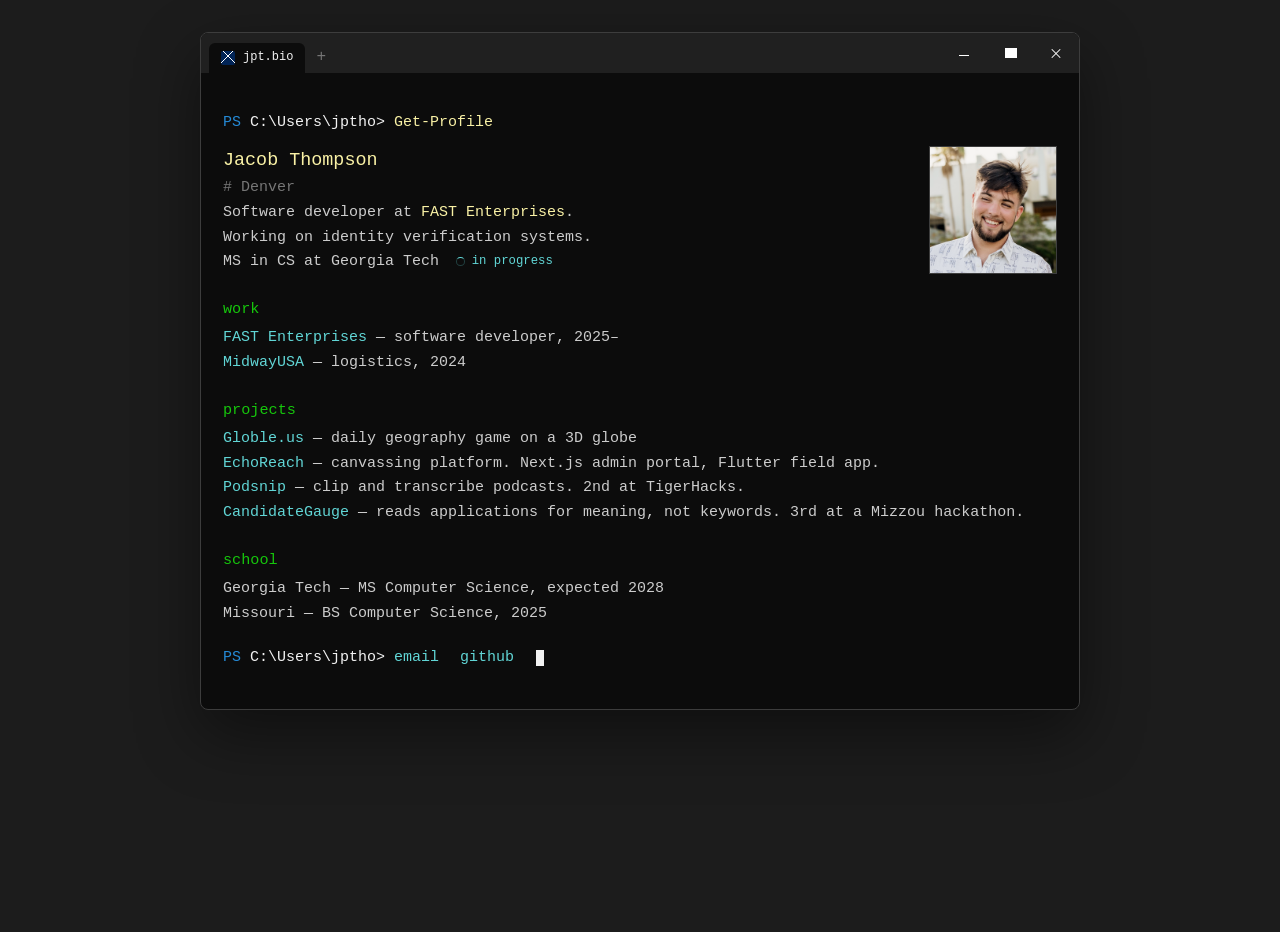
==== commit 795aee09: "adding echo reach promo" ====
--- a/index.html
+++ b/index.html
@@ -21,6 +21,8 @@
     <meta property="og:url" content="https://jpt.bio">
     <meta name="twitter:card" content="summary_large_image">
     <link rel="canonical" href="https://jpt.bio/">
+    <link rel="icon" href="favicon.svg" type="image/svg+xml">
+    <link rel="apple-touch-icon" href="favicon.svg">
     <link rel="stylesheet" href="assets/css/reset.css">
     <link rel="stylesheet" href="assets/css/main.css">
     <title>Jacob Thompson</title>
@@ -64,6 +66,7 @@
 
                 <h2 id="projects"><span class="kw">projects</span></h2>
                 <p><a href="https://globle.us" target="_blank" rel="noopener noreferrer"><span class="fn">Globle.us</span></a> — daily geography game on a 3D globe</p>
+                <p><a href="/echo/"><span class="fn">EchoReach</span></a> — canvassing platform. Next.js admin portal, Flutter field app.</p>
                 <p><a href="https://devpost.com/software/podsnip" target="_blank" rel="noopener noreferrer"><span class="fn">Podsnip</span></a> — clip and transcribe podcasts. 2nd at TigerHacks.</p>
                 <p><span class="fn">CandidateGauge</span> — reads applications for meaning, not keywords. 3rd at a Mizzou hackathon.</p>
 
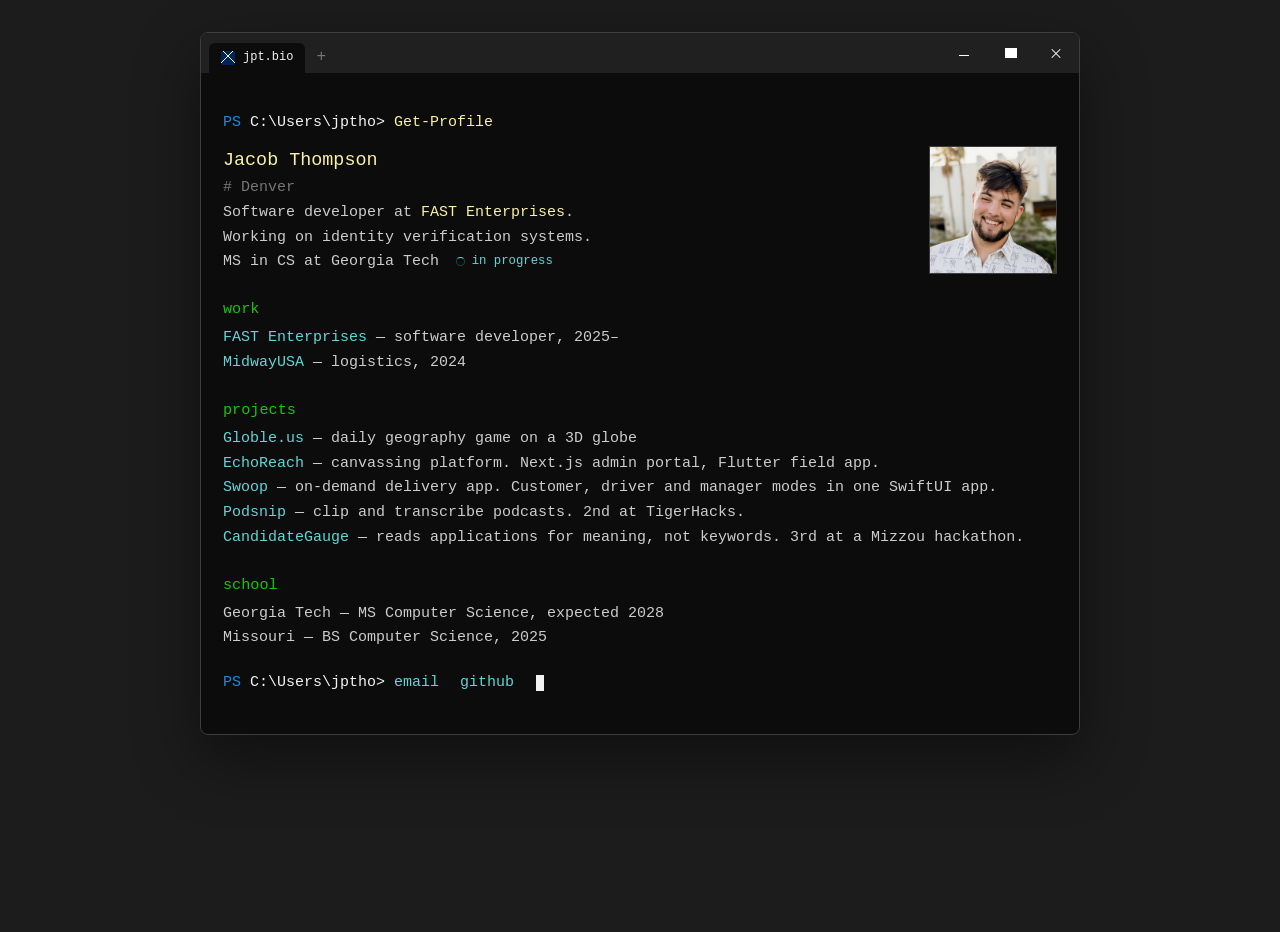
==== commit 093849bc: "adding swoop project page Co-Authored-By: Claude Opus 5.5 <noreply@anthropic.com>" ====
--- a/index.html
+++ b/index.html
@@ -67,6 +67,7 @@
                 <h2 id="projects"><span class="kw">projects</span></h2>
                 <p><a href="https://globle.us" target="_blank" rel="noopener noreferrer"><span class="fn">Globle.us</span></a> — daily geography game on a 3D globe</p>
                 <p><a href="/echo/"><span class="fn">EchoReach</span></a> — canvassing platform. Next.js admin portal, Flutter field app.</p>
+                <p><a href="/swoop/"><span class="fn">Swoop</span></a> — on-demand delivery app. Customer, driver and manager modes in one SwiftUI app.</p>
                 <p><a href="https://devpost.com/software/podsnip" target="_blank" rel="noopener noreferrer"><span class="fn">Podsnip</span></a> — clip and transcribe podcasts. 2nd at TigerHacks.</p>
                 <p><span class="fn">CandidateGauge</span> — reads applications for meaning, not keywords. 3rd at a Mizzou hackathon.</p>
 
